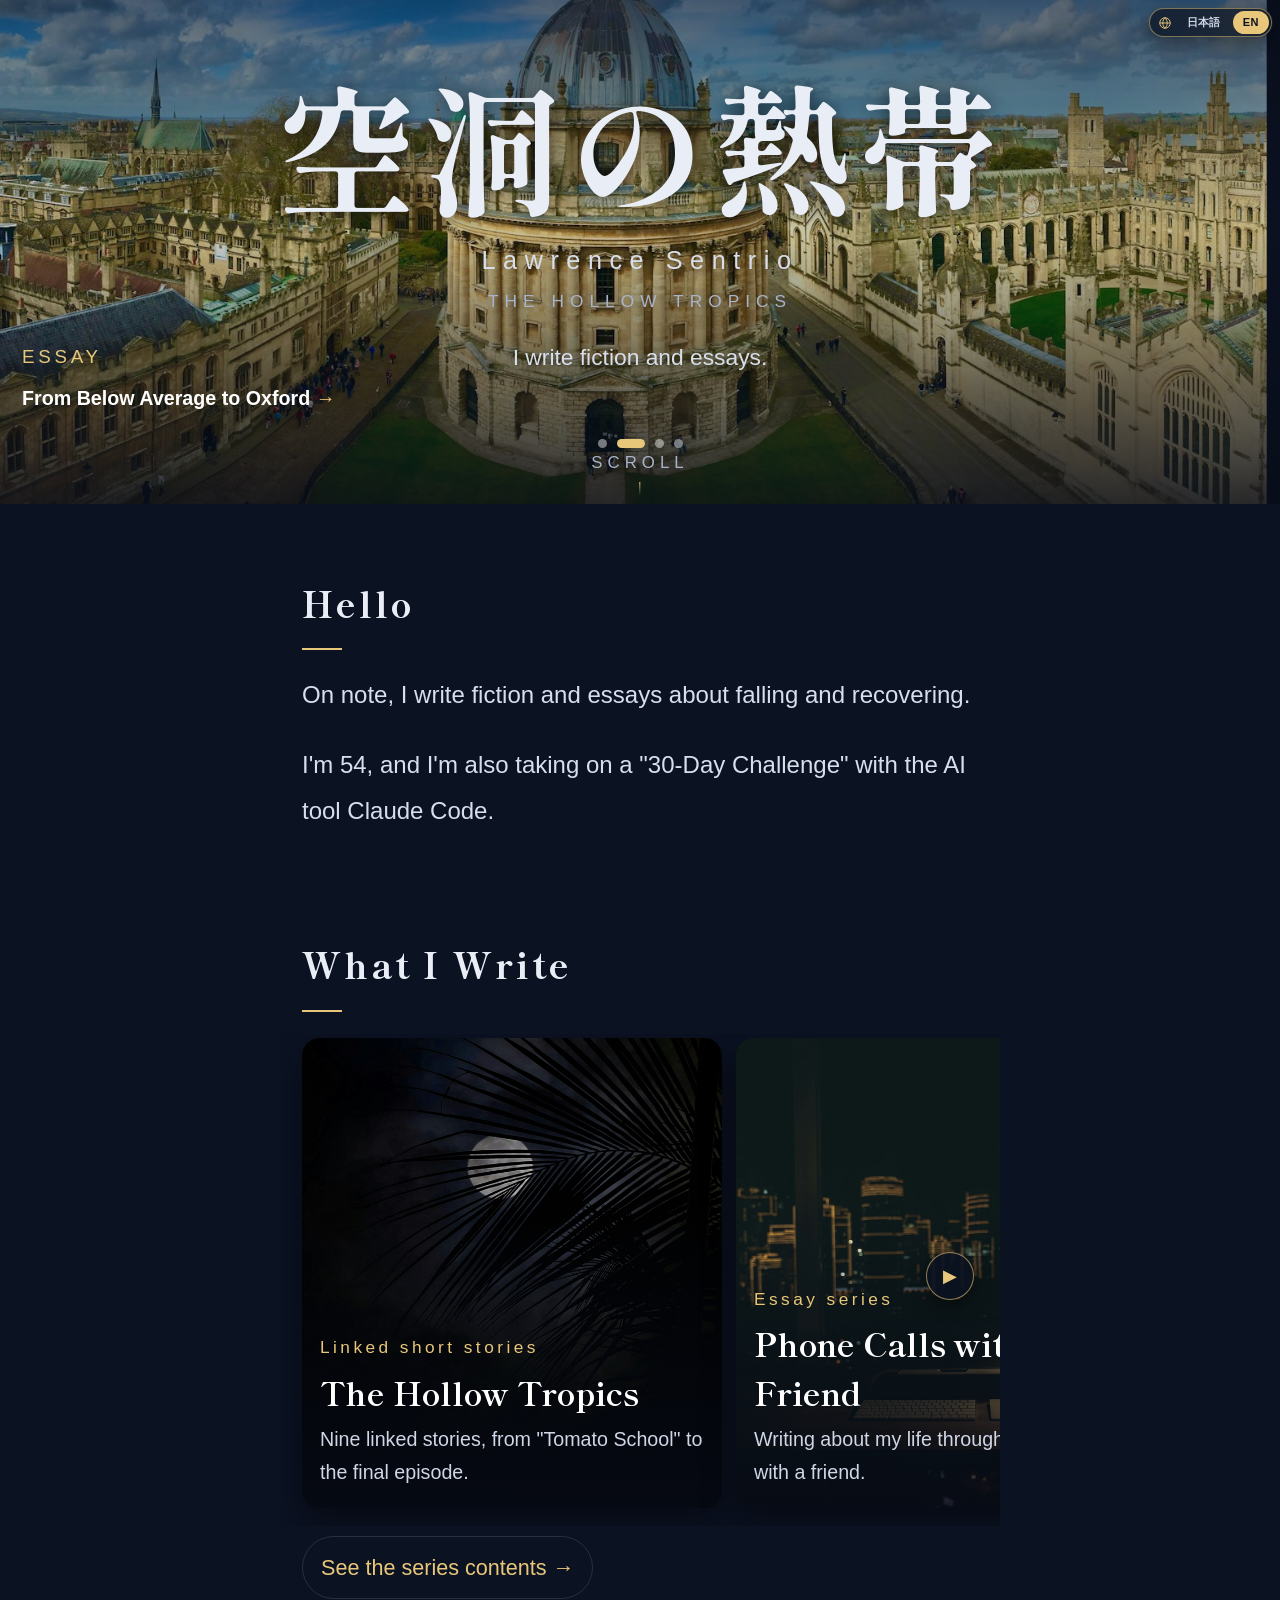
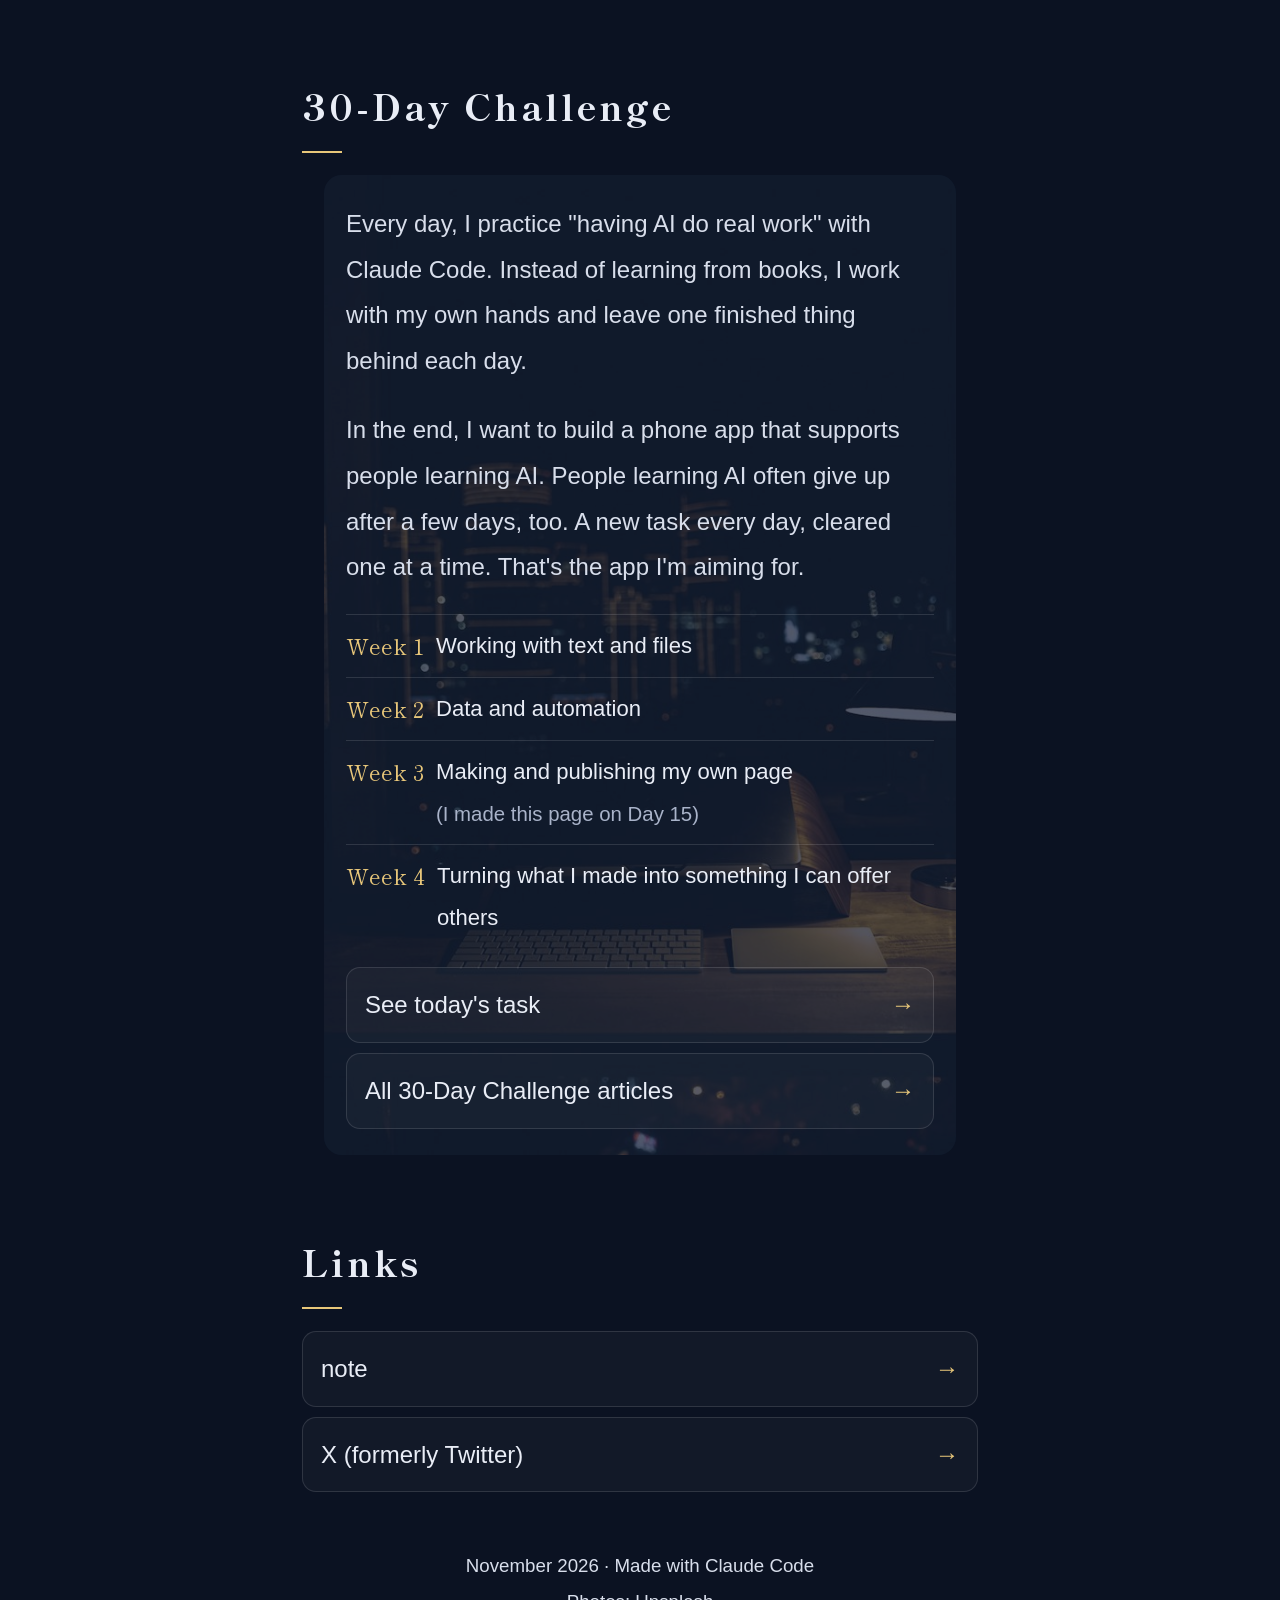
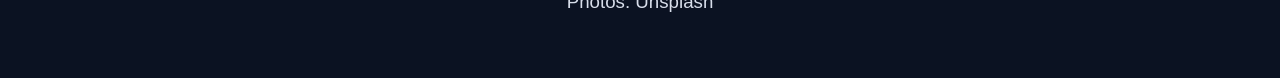
==== en/index.html @ 58568ce9 "英語版（en/）の3ページを足し、全ページの右上に日本語と英語の切りかえをつけた Co-Authored-By: Claude Opus 5.5 <noreply@anthropic.com>" ====
<!doctype html>
<html lang="en">
<head>
  <meta charset="utf-8">
  <meta name="viewport" content="width=device-width, initial-scale=1">
  <title>The Hollow Tropics | Lawrence</title>
  <meta name="description" content="Profile page of Lawrence, who writes fiction and essays.">
  <link rel="icon" type="image/png" href="../icon.png">
  <link rel="apple-touch-icon" href="../apple-touch-icon.png">
  <link rel="preconnect" href="https://fonts.googleapis.com">
  <link rel="preconnect" href="https://fonts.gstatic.com" crossorigin>
  <link rel="stylesheet" href="https://fonts.googleapis.com/css2?family=Shippori+Mincho+B1:wght@500;800&display=swap">
  <style>
    :root {
      --night: #0b1222; --deep: #121b33; --ink: #e9edf6; --sub: #a9b3c9; --gold: #e8c77a; --line: rgba(255,255,255,.12);
    }
    * { box-sizing: border-box; }
    /* 文字はすべて1.5倍（ふつうの16px → 24px）。題名だけは、さらに大きく2倍 */
    html { scroll-behavior: smooth; font-size: 150%; }
    body { margin: 0; background: var(--night); color: var(--ink); font-family: "Hiragino Sans", "Yu Gothic UI", "Yu Gothic", "Meiryo", sans-serif; line-height: 1.9; -webkit-font-smoothing: antialiased; }
    a { color: var(--gold); }
    .mincho { font-family: "Shippori Mincho B1", serif; }

    /* ---------- いちばん上：写真が左右に流れるスライド ---------- */
    .hero { position: relative; height: 56svh; min-height: 491px; max-height: 600px; overflow: hidden; touch-action: pan-y; }
    .track { display: flex; height: 100%; transition: transform 1.1s cubic-bezier(.65,0,.35,1); }
    .slide { position: relative; flex: 0 0 100%; height: 100%; overflow: hidden; display: block; color: #fff; text-decoration: none; }
    .cap b::after { content: " →"; color: var(--gold); }
    .slide img { position: absolute; inset: 0; width: 100%; height: 100%; object-fit: cover; transform: scale(1.12) translateX(2%); transition: transform 7s ease-out; }
    .slide.on img { transform: scale(1.02) translateX(-2%); }
    .slide::after { content: ""; position: absolute; inset: 0; background: linear-gradient(180deg, rgba(8,12,24,.6) 0%, rgba(8,12,24,.2) 45%, rgba(8,12,24,.85) 100%); }
    .cap { position: absolute; left: 22px; right: 22px; bottom: 84px; z-index: 2; color: #fff; opacity: 0; transform: translateY(14px); transition: opacity .8s .5s, transform .8s .5s; }
    .slide.on .cap { opacity: 1; transform: none; }
    .cap small { display: block; font-size: .78rem; letter-spacing: .2em; color: var(--gold); }
    .cap b { font-size: .82rem; font-weight: 600; }

    .title { position: absolute; top: 0; left: 0; right: 0; z-index: 3; padding: 40px 22px 0; text-align: center; pointer-events: none; text-shadow: 0 2px 18px rgba(0,0,0,.6); }
    /* 題名は前の2倍（いちばん大きくて140px）。スマホでは、画面の幅に収まるいちばん大きな大きさ */
    .title h1 { margin: 0; font-size: min(17.5vw, 5.84rem); line-height: 1.25; font-weight: 800; letter-spacing: .04em; white-space: nowrap; }
    .title .name { margin: 6px 0 0; font-size: 1.05rem; letter-spacing: .3em; }
    .title .en { margin: 0; font-size: .72rem; letter-spacing: .35em; color: var(--sub); }
    .title .lead { margin: 18px 0 0; font-size: .95rem; }

    .dots { position: absolute; z-index: 4; left: 0; right: 0; bottom: 56px; display: flex; justify-content: center; gap: 10px; }
    .dots button { width: 9px; height: 9px; padding: 0; border: 0; border-radius: 99px; background: rgba(255,255,255,.45); cursor: pointer; transition: width .4s, background .4s; }
    .dots button.on { width: 28px; background: var(--gold); }
    .scroll { position: absolute; z-index: 4; left: 50%; bottom: 8px; transform: translateX(-50%); color: var(--sub); font-size: .7rem; letter-spacing: .3em; text-decoration: none; text-align: center; }
    .scroll::after { content: ""; display: block; width: 1px; height: 14px; margin: 3px auto 0; background: linear-gradient(var(--gold), transparent); animation: drop 2s infinite; }
    @keyframes drop { 0% { transform: scaleY(0); transform-origin: top; } 50% { transform: scaleY(1); transform-origin: top; } 51% { transform-origin: bottom; } 100% { transform: scaleY(0); transform-origin: bottom; } }

    /* ---------- 本文 ---------- */
    main { max-width: 720px; margin: 0 auto; padding: 0 0 40px; }
    section { padding: 64px 22px 8px; }
    h2 { margin: 0 0 22px; font-family: "Shippori Mincho B1", serif; font-size: 1.5rem; font-weight: 800; letter-spacing: .08em; }
    h2::after { content: ""; display: block; width: 40px; height: 2px; margin-top: 12px; background: var(--gold); }
    p { margin: 0 0 1em; color: #d8deeb; }
    .note { font-size: .85rem; color: var(--sub); }

    /* ふわっと出てくる */
    .reveal { opacity: 0; transform: translateY(28px); transition: opacity .9s, transform .9s; }
    .reveal.in { opacity: 1; transform: none; }

    /* ---------- 書いているもの：横に流れるカード ---------- */
    .cards { display: flex; gap: 14px; overflow-x: auto; scroll-snap-type: x mandatory; padding: 4px 22px 18px; margin: 0 -22px; scrollbar-width: none; }
    .cards::-webkit-scrollbar { display: none; }
    .card { flex: 0 0 82%; max-width: 420px; scroll-snap-align: center; position: relative; height: 470px; border-radius: 18px; overflow: hidden; text-decoration: none; color: #fff; box-shadow: 0 14px 34px rgba(0,0,0,.45); }
    .card img { position: absolute; inset: 0; width: 100%; height: 100%; object-fit: cover; transform: scale(1.06); transition: transform 1.2s ease-out; }
    .card:hover img, .card.in img { transform: scale(1); }
    .card::after { content: ""; position: absolute; inset: 0; background: linear-gradient(180deg, transparent 35%, rgba(6,10,20,.92)); }
    .card .body { position: absolute; z-index: 1; left: 18px; right: 18px; bottom: 18px; }
    .card .kind { font-size: .72rem; letter-spacing: .2em; color: var(--gold); }
    .card h3 { margin: 4px 0 6px; font-family: "Shippori Mincho B1", serif; font-size: 1.35rem; line-height: 1.5; }
    .card p { margin: 0; font-size: .82rem; color: #cfd6e6; line-height: 1.7; }
    .hint { font-size: .75rem; color: var(--sub); text-align: right; margin: 0; }
    .more { display: inline-block; margin-top: 10px; padding: 10px 18px; border: 1px solid var(--line); border-radius: 99px; text-decoration: none; font-size: .9rem; }

    /* ---------- 30日チャレンジ ---------- */
    .challenge { position: relative; margin: 0 22px; padding: 26px 22px; border-radius: 18px; overflow: hidden; background: var(--deep); }
    .challenge::before { content: ""; position: absolute; inset: 0; background: url(../img/desk.jpg) center/cover; opacity: .28; }
    .challenge > * { position: relative; }
    .weeks { list-style: none; padding: 0; margin: 18px 0; }
    .weeks li { display: flex; gap: 12px; padding: 10px 0; border-top: 1px solid var(--line); font-size: .92rem; }
    .weeks li span { flex: 0 0 auto; color: var(--gold); font-family: "Shippori Mincho B1", serif; }

    .links { list-style: none; padding: 0; margin: 0; display: grid; gap: 10px; }
    .links a { display: block; padding: 14px 18px; border: 1px solid var(--line); border-radius: 14px; text-decoration: none; color: var(--ink); background: rgba(255,255,255,.03); }
    .links a::after { content: "→"; float: right; color: var(--gold); }

    footer { padding: 48px 22px 0; text-align: center; font-size: .78rem; color: var(--sub); }

    @media (prefers-reduced-motion: reduce) {
      .track, .slide img, .cap, .reveal, .card img { transition: none !important; }
      .scroll::after { animation: none; }
      .reveal { opacity: 1; transform: none; }
    }
  </style>
</head>
<body>
  <header class="hero" id="hero">
    <div class="track" id="track">
      <a class="slide on" href="mokuji.html#kudo">
        <img src="../img/tropic.jpg" alt="Silhouette of palm leaves in the moonlight" fetchpriority="high">
        <div class="cap"><small>NOVEL</small><b>The Hollow Tropics</b></div>
      </a>
      <a class="slide" href="mokuji.html#oxford">
        <img src="../img/oxford.jpg" alt="The Radcliffe Camera and surrounding colleges in Oxford" loading="lazy">
        <div class="cap"><small>ESSAY</small><b>From Below Average to Oxford</b></div>
      </a>
      <a class="slide" href="mokuji.html#keaton">
        <img src="../img/toronto.jpg" alt="Toronto and the CN Tower at dusk" loading="lazy">
        <div class="cap"><small>ESSAY</small><b>Studying in Toronto</b></div>
      </a>
      <a class="slide" href="mokuji.html#challenge">
        <img src="../img/desk.jpg" alt="A lit desk by the window at night" loading="lazy">
        <div class="cap"><small>CHALLENGE</small><b>My 30-Day AI Challenge</b></div>
      </a>
    </div>

    <a class="title" href="index.html" style="pointer-events:auto;color:inherit;text-decoration:none" title="Reload this page">
      <h1 class="mincho">空洞の熱帯</h1>
      <p class="name">Lawrence Sentrio</p>
      <p class="en">THE HOLLOW TROPICS</p>
      <p class="lead">I write fiction and essays.</p>
    </a>

    <div class="dots" id="dots" aria-label="Photo slides"></div>
    <a class="scroll" href="#hello">SCROLL</a>
  </header>

  <main>
    <section id="hello" class="reveal">
      <h2>Hello</h2>
      <p>On note, I write fiction and essays about falling and recovering.</p>
      <p>I'm 54, and I'm also taking on a "30-Day Challenge" with the AI tool Claude Code.</p>
    </section>

    <section class="reveal">
      <h2>What I Write</h2>
      <div class="cards" data-arrows>
        <a class="card" href="mokuji.html#kudo">
          <img src="../img/tropic.jpg" alt="" loading="lazy">
          <div class="body"><div class="kind">Linked short stories</div><h3>The Hollow Tropics</h3><p>Nine linked stories, from "Tomato School" to the final episode.</p></div>
        </a>
        <a class="card" href="mokuji.html#friend">
          <img src="../img/desk.jpg" alt="" loading="lazy">
          <div class="body"><div class="kind">Essay series</div><h3>Phone Calls with a Friend</h3><p>Writing about my life through phone calls with a friend.</p></div>
        </a>
        <a class="card" href="mokuji.html#oxford">
          <img src="../img/oxford.jpg" alt="" loading="lazy">
          <div class="body"><div class="kind">Series</div><h3>From Below Average<br>to Oxford</h3></div>
        </a>
        <a class="card" href="mokuji.html#keaton">
          <img src="../img/toronto.jpg" alt="" loading="lazy">
          <div class="body"><div class="kind">Series</div><h3>Studying in Toronto</h3></div>
        </a>
      </div>
      <p class="hint">← Swipe to see more →</p>
      <a class="more" href="mokuji.html">See the series contents →</a>
    </section>

    <section class="reveal">
      <h2>30-Day Challenge</h2>
      <div class="challenge">
        <p>Every day, I practice "having AI do real work" with Claude Code. Instead of learning from books, I work with my own hands and leave one finished thing behind each day.</p>
        <p>In the end, I want to build a phone app that supports people learning AI. People learning AI often give up after a few days, too. A new task every day, cleared one at a time. That's the app I'm aiming for.</p>
        <ul class="weeks">
          <li><span>Week 1</span>Working with text and files</li>
          <li><span>Week 2</span>Data and automation</li>
          <li><span>Week 3</span><div>Making and publishing my own page<br><span class="note" style="color:var(--sub);font-family:inherit">(I made this page on Day 15)</span></div></li>
          <li><span>Week 4</span>Turning what I made into something I can offer others</li>
        </ul>
        <ul class="links">
          <li><a href="odai.html">See today's task</a></li>
          <li><a href="mokuji.html#challenge">All 30-Day Challenge articles</a></li>
        </ul>
      </div>
    </section>

    <section class="reveal">
      <h2>Links</h2>
      <ul class="links">
        <li><a href="https://note.com/lawrence_sentrio" target="_blank" rel="noopener">note</a></li>
        <li><a href="https://x.com/LawrenceSentrio" target="_blank" rel="noopener">X (formerly Twitter)</a></li>
      </ul>
    </section>

    <footer>
      <p>November 2026 · Made with Claude Code<br>Photos: Unsplash</p>
    </footer>
  </main>

  <script>
    // いちばん上の写真を、左右にすべらせて切りかえる（5秒ごと。指でスワイプしても切りかわる）
    (function () {
      var track = document.getElementById('track');
      var slides = track.children;
      var dots = document.getElementById('dots');
      var n = slides.length, i = 0, timer = null;
      var still = window.matchMedia('(prefers-reduced-motion: reduce)').matches;
      for (var k = 0; k < n; k++) {
        var b = document.createElement('button');
        b.type = 'button';
        b.setAttribute('aria-label', 'Photo ' + (k + 1));
        (function (k) { b.onclick = function () { go(k); restart(); }; })(k);
        dots.appendChild(b);
      }
      function go(k) {
        i = (k + n) % n;
        track.style.transform = 'translateX(' + (-100 * i) + '%)';
        for (var j = 0; j < n; j++) {
          slides[j].classList.toggle('on', j === i);
          dots.children[j].classList.toggle('on', j === i);
        }
      }
      function restart() {
        clearInterval(timer);
        if (!still) timer = setInterval(function () { go(i + 1); }, 5000);
      }
      var x0 = null, moved = false;
      track.addEventListener('click', function (e) { if (moved) { e.preventDefault(); moved = false; } });
      var hero = document.getElementById('hero');
      hero.addEventListener('touchstart', function (e) { x0 = e.touches[0].clientX; moved = false; }, { passive: true });
      hero.addEventListener('touchend', function (e) {
        if (x0 === null) return;
        var dx = e.changedTouches[0].clientX - x0;
        if (Math.abs(dx) > 40) { moved = true; go(dx < 0 ? i + 1 : i - 1); restart(); }
        x0 = null;
      });
      go(0); restart();

      // 下の文章とカードは、画面に入ったらふわっと出す
      var io = new IntersectionObserver(function (es) {
        es.forEach(function (e) { if (e.isIntersecting) { e.target.classList.add('in'); io.unobserve(e.target); } });
      }, { threshold: 0.15 });
      document.querySelectorAll('.reveal, .card').forEach(function (el) { io.observe(el); });
    })();
  </script>
  <!-- 横にすべるカードの切りかえ：スマホは指ですべらせる（「← Swipe to see more →」を出す）。
       パソコン（マウスで操作する画面）は、案内を隠して、左右の ◀ ▶ を押して動かす -->
  <style>
    .hscroll { position: relative; }
    .hscroll .arrow { display: none; }
    @media (hover: hover) and (pointer: fine) {
      .hint { display: none; }
      .hscroll .arrow { display: flex; align-items: center; justify-content: center; position: absolute; z-index: 5; top: 50%; width: 48px; height: 48px; margin-top: -28px; border: 1px solid rgba(232,199,122,.6); border-radius: 50%; background: rgba(11,18,34,.85); color: #e8c77a; font-size: 18px; cursor: pointer; box-shadow: 0 6px 18px rgba(0,0,0,.45); transition: opacity .3s, background .3s; }
      .hscroll .arrow:hover { background: rgba(30,44,80,.95); }
      .hscroll .arrow.prev { left: 4px; }
      .hscroll .arrow.next { right: 4px; }
      .hscroll .arrow[disabled] { opacity: 0; pointer-events: none; }
    }
  </style>
  <script>
    (function () {
      document.querySelectorAll('[data-arrows]').forEach(function (row) {
        var wrap = document.createElement('div');
        wrap.className = 'hscroll';
        row.parentNode.insertBefore(wrap, row);
        wrap.appendChild(row);
        function make(cls, label, text, dir) {
          var b = document.createElement('button');
          b.type = 'button'; b.className = 'arrow ' + cls; b.setAttribute('aria-label', label); b.textContent = text;
          b.addEventListener('click', function () {
            var first = row.firstElementChild;
            var step = first ? first.getBoundingClientRect().width + 12 : row.clientWidth * 0.8;
            row.scrollBy({ left: dir * step, behavior: 'smooth' });
          });
          wrap.appendChild(b);
          return b;
        }
        var prev = make('prev', 'Previous', '◀', -1), next = make('next', 'Next', '▶', 1);
        function update() {
          var max = row.scrollWidth - row.clientWidth - 2;
          prev.disabled = row.scrollLeft <= 2;
          next.disabled = row.scrollLeft >= max;
        }
        row.addEventListener('scroll', update, { passive: true });
        addEventListener('resize', update);
        update();
      });
    })();
  </script>
  <!-- 右側についてくる「トップへ」：右の細い線が、いまページのどのあたりかを金色で示す。丸いボタンを押すと、いちばん上へ戻る -->
  <style>
    .rail { position: fixed; z-index: 50; top: 18vh; right: 6px; width: 4px; height: 52vh; border-radius: 4px; background: rgba(255,255,255,.12); opacity: 0; transition: opacity .4s; pointer-events: none; }
    .rail i { display: block; width: 100%; height: 0; border-radius: 4px; background: #e8c77a; }
    .totop { position: fixed; z-index: 51; right: 14px; bottom: 18px; width: 64px; height: 64px; border: 1px solid rgba(232,199,122,.6); border-radius: 50%; background: rgba(11,18,34,.82); color: #e8c77a; font: 600 13px/1.1 "Hiragino Sans", "Yu Gothic UI", sans-serif; letter-spacing: .05em; cursor: pointer; box-shadow: 0 8px 22px rgba(0,0,0,.45); -webkit-backdrop-filter: blur(6px); backdrop-filter: blur(6px); opacity: 0; transform: translateY(16px); transition: opacity .35s, transform .35s; pointer-events: none; }
    .totop span { display: block; font-size: 20px; line-height: 1; margin-bottom: 2px; }
    .show .rail, .show .totop { opacity: 1; }
    .show .totop { transform: none; pointer-events: auto; }
    @media (prefers-reduced-motion: reduce) { .rail, .totop { transition: none; } }
  </style>
  <div id="totopBox">
    <div class="rail" aria-hidden="true"><i id="railFill"></i></div>
    <button class="totop" type="button" aria-label="Back to top"><span>▲</span>TOP</button>
  </div>
  <script>
    (function () {
      var box = document.getElementById('totopBox'), fill = document.getElementById('railFill');
      function update() {
        var max = document.documentElement.scrollHeight - innerHeight;
        var y = scrollY;
        box.classList.toggle('show', y > 300);
        fill.style.height = (max > 0 ? Math.min(100, y / max * 100) : 0) + '%';
      }
      addEventListener('scroll', update, { passive: true });
      addEventListener('resize', update);
      box.querySelector('.totop').addEventListener('click', function () { scrollTo({ top: 0, behavior: 'smooth' }); });
      update();
    })();
  </script>
  <!-- 日本語と英語の切りかえ（右上にずっと出ている）。押すと、同じページの同じ場所の、もう一方の言葉のページへ移る。
       ja は、このページの言葉（ja か en）。作るときに入れかえる -->
  <style>
    .langsw { position: fixed; z-index: 60; top: 8px; right: 8px; display: flex; align-items: center; gap: 2px; padding: 2px 2px 2px 8px; border: 1px solid rgba(232,199,122,.5); border-radius: 99px; background: rgba(11,18,34,.72); -webkit-backdrop-filter: blur(8px); backdrop-filter: blur(8px); box-shadow: 0 6px 18px rgba(0,0,0,.4); font: 600 11px/1 "Hiragino Sans", "Yu Gothic UI", "Segoe UI", sans-serif; letter-spacing: .04em; }
    .langsw svg { width: 14px; height: 14px; margin-right: 3px; flex: 0 0 auto; }
    .langsw a { display: block; padding: 6px 10px; border-radius: 99px; color: #cfd6e6; text-decoration: none; transition: background .25s, color .25s; }
    .langsw a:hover { color: #e8c77a; }
    .langsw a.on { background: #e8c77a; color: #0b1222; cursor: default; }
    .hero .title { margin-top: 16px; }  /* 右上の切りかえと、題名が重ならないように */
    @media (prefers-reduced-motion: reduce) { .langsw a { transition: none; } }
  </style>
  <nav class="langsw" id="langSw" aria-label="言語 / Language">
    <svg viewBox="0 0 24 24" fill="none" stroke="#e8c77a" stroke-width="1.6" aria-hidden="true"><circle cx="12" cy="12" r="9"/><path d="M3 12h18M12 3c2.6 2.6 3.8 5.6 3.8 9s-1.2 6.4-3.8 9c-2.6-2.6-3.8-5.6-3.8-9S9.4 5.6 12 3z"/></svg>
    <a data-lang="ja" lang="ja" href="#">日本語</a>
    <a data-lang="en" lang="en" href="#">EN</a>
  </nav>
  <script>
    (function () {
      var cur = 'en';
      var file = location.pathname.split('/').pop() || 'index.html';
      var other = cur === 'ja' ? 'en/' + file : '../' + file;
      document.querySelectorAll('#langSw a').forEach(function (a) {
        if (a.dataset.lang === cur) {
          a.classList.add('on');
          a.setAttribute('aria-current', 'page');
          a.addEventListener('click', function (e) { e.preventDefault(); });
          return;
        }
        a.href = other;
        a.addEventListener('click', function (e) {
          // 金色の印を、押したほうへ移してから、ページを移る（同じ場所 #oxford なども持っていく）
          e.preventDefault();
          document.querySelector('#langSw a.on').classList.remove('on');
          a.classList.add('on');
          setTimeout(function () { location.href = other + location.hash; }, 180);
        });
      });
    })();
  </script>
</body>
</html>
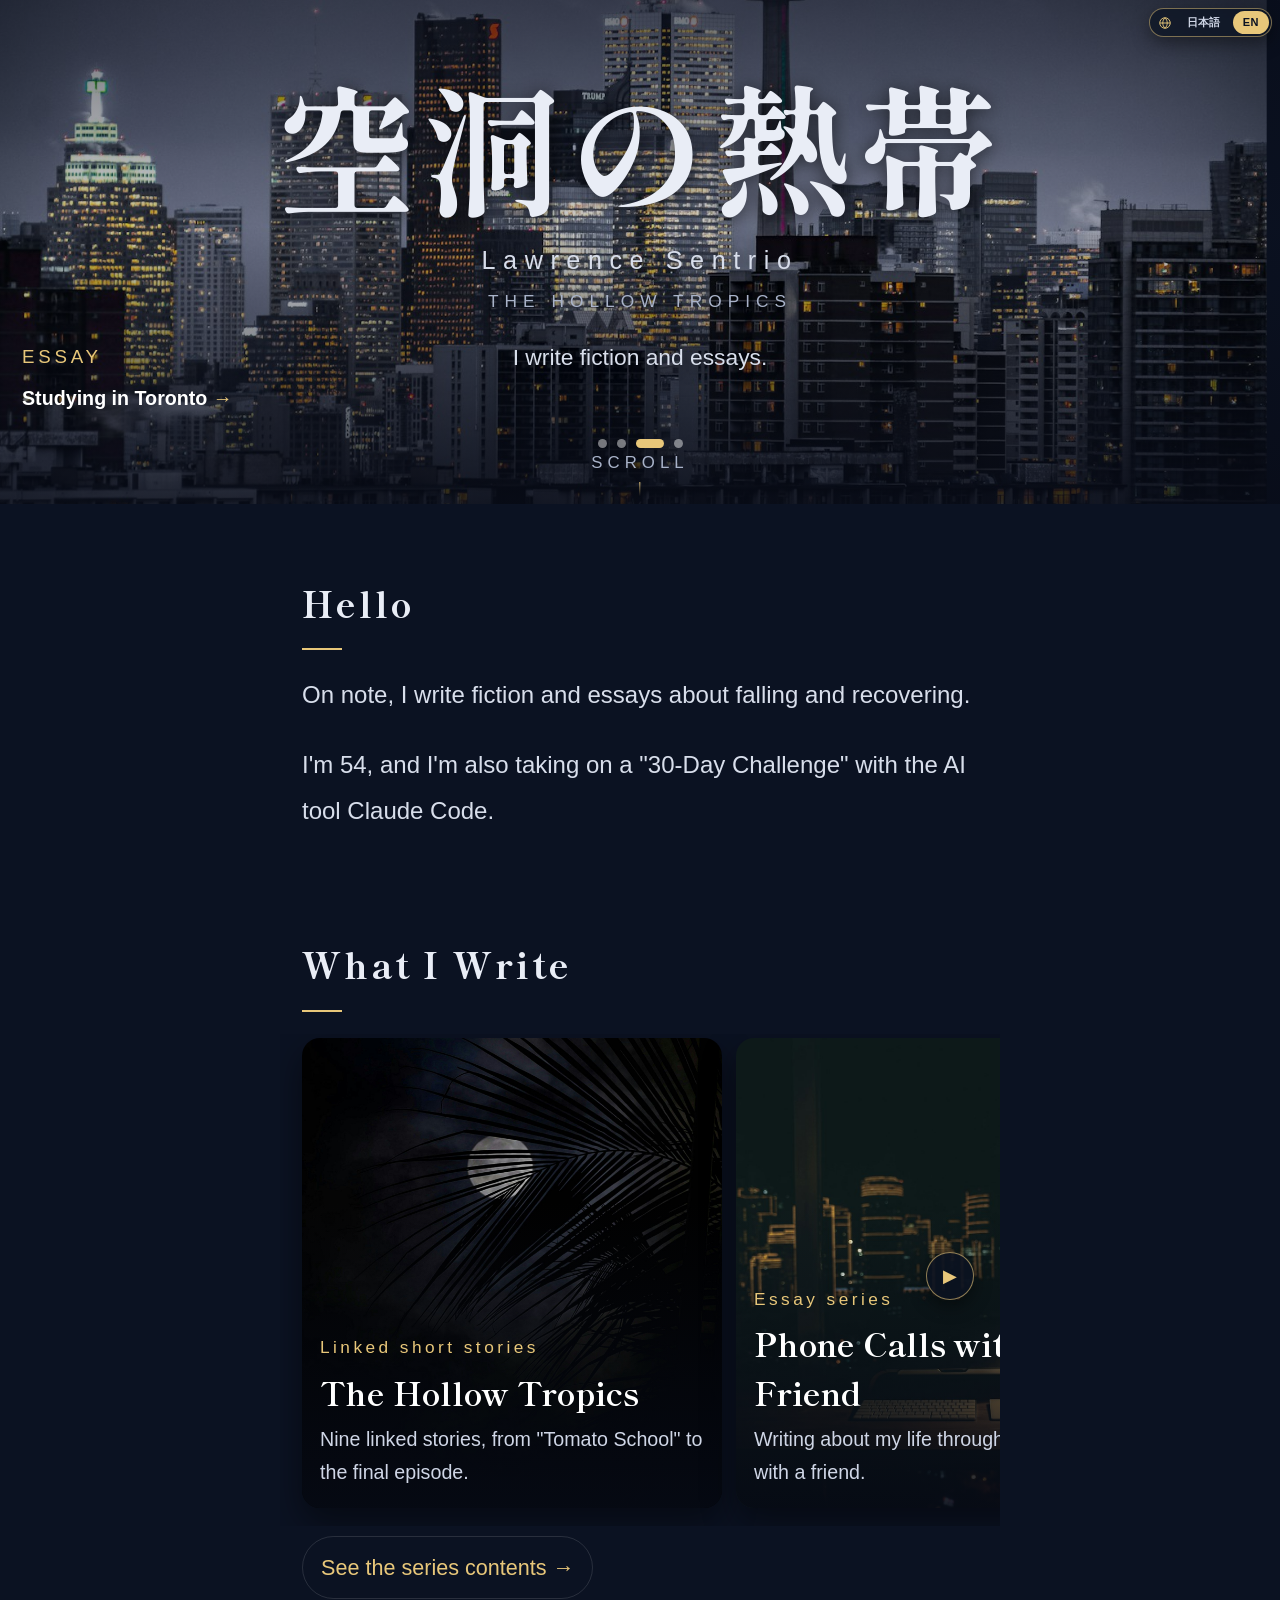
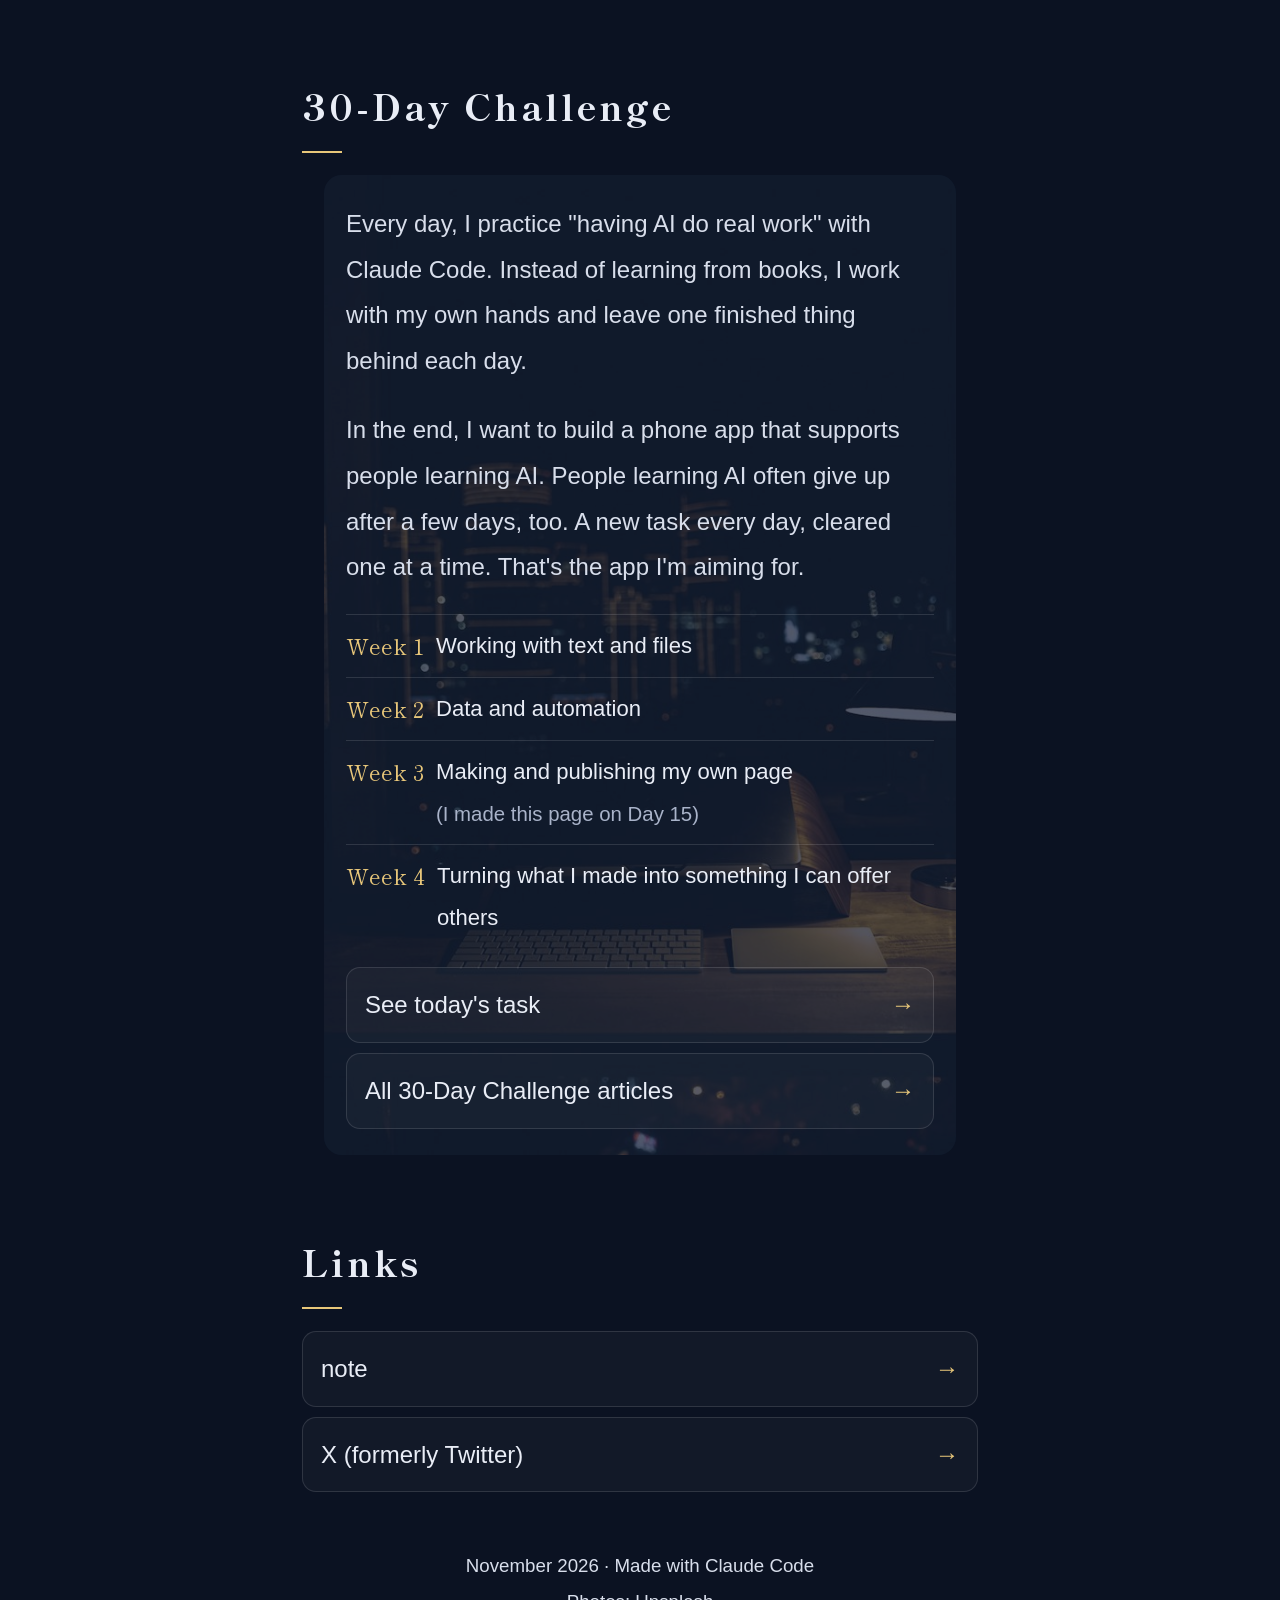
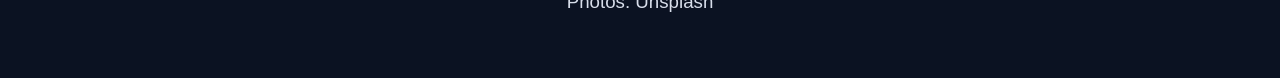
==== commit 17bcba50: "スマホで文字サイズ大・表示サイズ大にしても崩れないようにした（全ページ） - mobile.css を足し、6ページから ?v=20261122 付きで読みこむ - 写真の題と説明が重ならないよう、写" ====
--- a/en/index.html
+++ b/en/index.html
@@ -94,8 +94,9 @@
       .reveal { opacity: 1; transform: none; }
     }
   </style>
+  <link rel="stylesheet" href="../mobile.css?v=20261122">
 </head>
-<body>
+<body class="p-top">
   <header class="hero" id="hero">
     <div class="track" id="track">
       <a class="slide on" href="mokuji.html#kudo">
--- a/mobile.css
+++ b/mobile.css
@@ -0,0 +1,70 @@
+/* =========================================================
+   スマホで「文字サイズ大」「表示サイズ大」にしても崩れないように（2026-11-22）
+   ・各ページの中の <style> のあとに読みこんで、足りないところだけ上書きする
+   ・ページごとのちがいは、body の class（p-top / p-toc / p-odai）で分ける
+   ・パソコン（幅601px以上）の見た目は変えない。変えるのは下の @media の中だけ
+     （例外：言葉のまとまりで折り返す設定と、はみ出しそうな長い言葉を折る設定。
+       ふだんの大きさでは見た目は変わらない）
+   ========================================================= */
+
+/* 長い英語やURLが画面の外へはみ出さないように、必要なときだけ折り返す */
+body { overflow-wrap: anywhere; }
+/* 小さな部品は、折り返さない（「日本語」が縦に並んだりしないように） */
+.langsw, .totop, .dots, .scroll { overflow-wrap: normal; }
+
+/* 見出しは、言葉のまとまりごとに折り返す（「困っ／た」のような折れ方をしない）
+   .nw … HTML 側で言葉のまとまりを囲んだところ。スマホの幅のときだけ、まとまりの途中では折り返さない（下の @media の中）
+   auto-phrase … 日本語のページで、ブラウザが文節で折り返してくれる（新しい Chrome） */
+.chip .nw { position: static; }  /* 目次の小さなカードは「span を下に置く」決まりがあるので、囲みには効かせない */
+:lang(ja) h1, :lang(ja) h2, :lang(ja) h3, :lang(ja) .cap b, :lang(ja) .chip span,
+:lang(ja) .week, :lang(ja) .btn, :lang(ja) .more, :lang(ja) .links a, :lang(ja) .weeks li,
+:lang(ja) .kind, :lang(ja) .today-label, :lang(ja) .meta { word-break: auto-phrase; }
+
+@media (max-width: 600px) {
+  .nw { display: inline-block; }
+
+  /* ---------- いちばん上の写真：文字が大きくなったら、写真の部分も下へ伸びる ----------
+     題名を「重ねて置く」のをやめて、ふつうに並べる。写真は後ろに敷いたまま。
+     下の余白は、写真の説明（2行まで）と点々の分。文字の大きさに合わせて伸びる */
+  .hero { height: auto; max-height: none; }
+  .hero .track { position: absolute; inset: 0; height: auto; }
+  .hero .title { position: relative; display: block; padding-bottom: calc(56px + 5.4rem); }
+  .p-top .hero .title { padding-bottom: calc(84px + 6rem); }
+
+  /* 写真の説明は、画面の幅に入る大きさまで */
+  .p-top .cap b { font-size: min(.82rem, 8vw); }
+  .p-toc .cap b { font-size: min(1.05rem, 8vw); }
+  .p-odai .cap b { font-size: min(1rem, 9vw); }
+
+  /* ---------- トップ ---------- */
+  .p-top h2 { font-size: min(1.5rem, 10vw); }
+  .p-top .card .body { left: 14px; right: 14px; }
+  .p-top .card h3 { font-size: min(1.35rem, 6.4vw); }
+
+  /* ---------- 目次 ---------- */
+  /* 写真の帯：題名が長くなったら、帯が上へ伸びる（上で切れないように） */
+  .p-toc .banner { height: auto; min-height: 240px; display: flex; align-items: flex-end; }
+  .p-toc .btext { position: relative; left: auto; right: auto; bottom: auto; padding: 72px 16px 12px; }
+  .p-toc .btext h2 { font-size: min(1.3rem, 8vw); }
+  .p-toc .chip span { font-size: min(.74rem, 6vw); }
+
+  /* ---------- お題 ---------- */
+  /* 30日の四角が、画面の右へはみ出さないように */
+  .p-odai .days { grid-template-columns: repeat(6, minmax(0, 1fr)); }
+  .p-odai .days button { padding: 0; font-size: min(.8rem, 5vw); }
+  /* 「前の日」「次の日」：入らないときは縦に並べて、ボタンを横いっぱいに */
+  .p-odai .controls { grid-template-columns: repeat(auto-fit, minmax(min(100%, 5.6em), 1fr)); }
+  .p-odai .controls #prev, .p-odai .controls #next { justify-self: stretch; }
+}
+
+@media (max-width: 300px) {
+  /* もっとせまい画面（「表示サイズ大」と「文字サイズ大」を両方いちばん大きくしたとき）の、長い題名 */
+  .p-top .card h3 { font-size: 5.8vw; }
+  .p-toc .btext h2 { font-size: 7vw; }
+}
+
+@media (max-width: 420px) {
+  /* トップの「30日チャレンジ」の箱：左右の余白を少しせまく、週の名前と中身を縦に */
+  .p-top .challenge { margin: 0; padding: 22px 16px; }
+  .p-top .weeks li { flex-direction: column; gap: 0; }
+}
